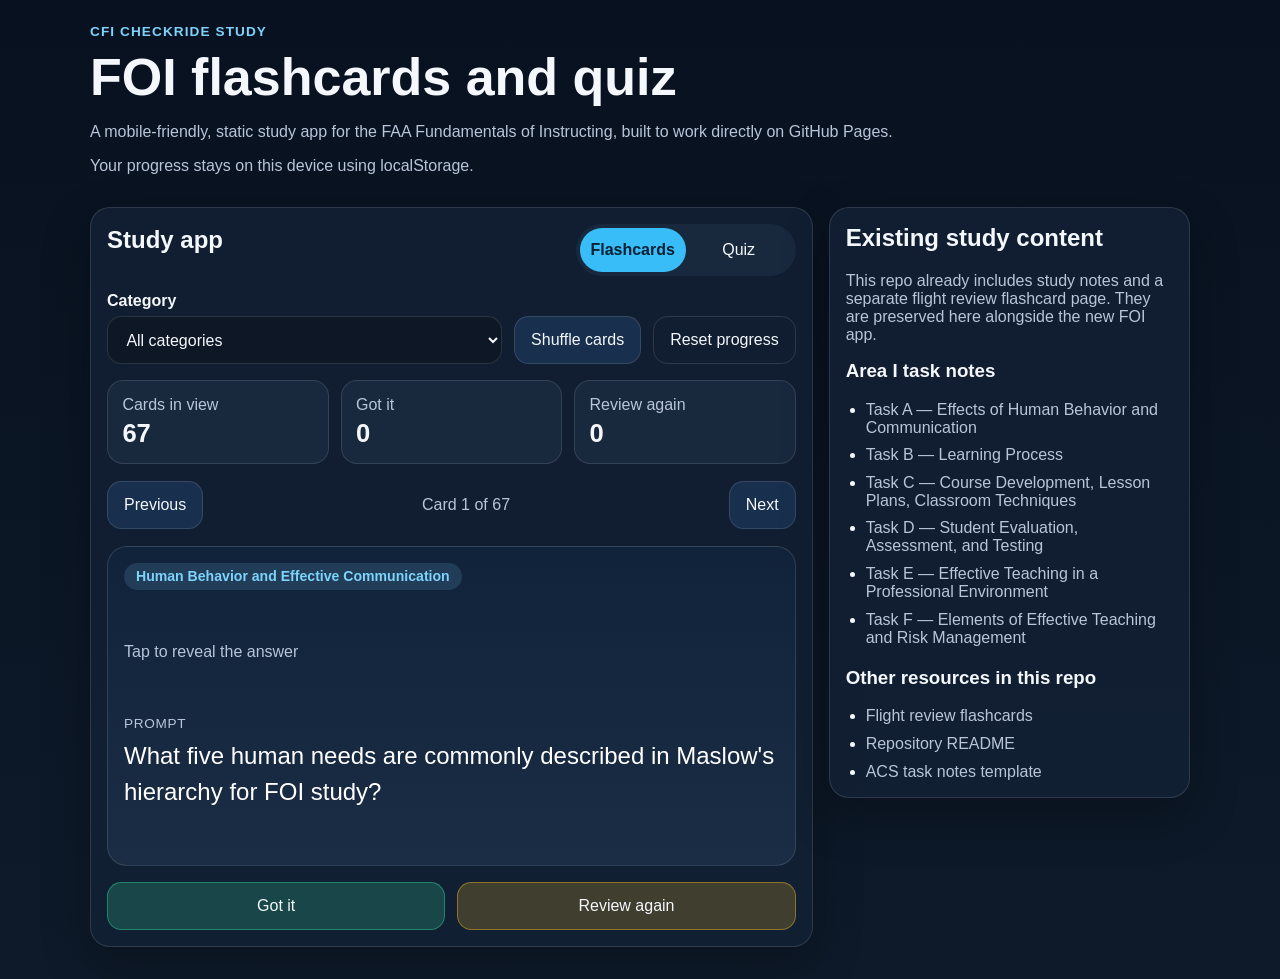
==== index.html @ bb9135f1 "Add static FOI study app" ====
<!DOCTYPE html>
<html lang="en">
<head>
  <meta charset="UTF-8">
  <meta name="viewport" content="width=device-width, initial-scale=1.0">
  <title>CFI Checkride FOI Study App</title>
  <link rel="stylesheet" href="app.css">
  <script defer src="app.js"></script>
</head>
<body>
  <header class="hero">
    <div class="hero__content">
      <p class="eyebrow">CFI Checkride Study</p>
      <h1>FOI flashcards and quiz</h1>
      <p class="hero__text">A mobile-friendly, static study app for the FAA Fundamentals of Instructing, built to work directly on GitHub Pages.</p>
      <p class="hero__subtext">Your progress stays on this device using localStorage.</p>
    </div>
  </header>

  <main class="layout">
    <section class="panel panel--study">
      <div class="panel__header">
        <h2>Study app</h2>
        <div class="mode-switch" role="tablist" aria-label="Study mode">
          <button id="flashcardsTab" class="mode-switch__button is-active" type="button" role="tab" aria-selected="true">Flashcards</button>
          <button id="quizTab" class="mode-switch__button" type="button" role="tab" aria-selected="false">Quiz</button>
        </div>
      </div>

      <div class="controls">
        <label class="field">
          <span>Category</span>
          <select id="categorySelect"></select>
        </label>
        <button id="shuffleButton" class="button button--secondary" type="button">Shuffle cards</button>
        <button id="resetProgressButton" class="button button--ghost" type="button">Reset progress</button>
      </div>

      <div class="progress-grid" aria-live="polite">
        <article class="stat-card">
          <span class="stat-card__label">Cards in view</span>
          <strong id="cardsInView">0</strong>
        </article>
        <article class="stat-card">
          <span class="stat-card__label">Got it</span>
          <strong id="gotItCount">0</strong>
        </article>
        <article class="stat-card">
          <span class="stat-card__label">Review again</span>
          <strong id="reviewAgainCount">0</strong>
        </article>
      </div>

      <section id="flashcardsPanel" class="study-panel" aria-labelledby="flashcardsTab">
        <div class="deck-toolbar">
          <button id="prevCardButton" class="button button--secondary" type="button">Previous</button>
          <p id="cardPosition" class="deck-toolbar__position">Card 0 of 0</p>
          <button id="nextCardButton" class="button button--secondary" type="button">Next</button>
        </div>

        <button id="flashcard" class="flashcard" type="button" aria-live="polite">
          <span class="flashcard__badge" id="flashcardCategory">Category</span>
          <span class="flashcard__hint" id="flashcardHint">Tap to reveal the answer</span>
          <span class="flashcard__face flashcard__face--front">
            <span class="flashcard__label">Prompt</span>
            <span id="flashcardPrompt" class="flashcard__text"></span>
          </span>
          <span class="flashcard__face flashcard__face--back">
            <span class="flashcard__label">Answer</span>
            <span id="flashcardAnswer" class="flashcard__text"></span>
            <span id="flashcardReference" class="flashcard__reference"></span>
          </span>
        </button>

        <div class="rating-row">
          <button id="gotItButton" class="button button--success" type="button">Got it</button>
          <button id="reviewAgainButton" class="button button--warning" type="button">Review again</button>
        </div>
      </section>

      <section id="quizPanel" class="study-panel is-hidden" aria-labelledby="quizTab">
        <div class="quiz-toolbar">
          <p class="quiz-toolbar__note">Quiz questions use the same FOI card content as the flashcards.</p>
          <button id="startQuizButton" class="button button--secondary" type="button">Start quiz</button>
        </div>

        <article class="quiz-card">
          <p id="quizStatus" class="quiz-card__status">Select a category and start the quiz.</p>
          <h3 id="quizPrompt" class="quiz-card__prompt">Ready to test yourself?</h3>
          <div id="quizChoices" class="quiz-choices"></div>
          <p id="quizFeedback" class="quiz-card__feedback" aria-live="polite"></p>
          <button id="nextQuestionButton" class="button button--secondary is-hidden" type="button">Next question</button>
        </article>

        <article id="quizSummary" class="summary-card is-hidden" aria-live="polite"></article>
      </section>
    </section>

    <section class="panel panel--resources">
      <h2>Existing study content</h2>
      <p>This repo already includes study notes and a separate flight review flashcard page. They are preserved here alongside the new FOI app.</p>

      <div class="resource-group">
        <h3>Area I task notes</h3>
        <ul class="resource-list">
          <li><a href="Task-A-Effects-of-Human-Behavior-and-Communication.md">Task A — Effects of Human Behavior and Communication</a></li>
          <li><a href="Task-B-Learning-Process.md">Task B — Learning Process</a></li>
          <li><a href="Task-C-Course-Development-Lesson-Plans-Classroom-Techniques.md">Task C — Course Development, Lesson Plans, Classroom Techniques</a></li>
          <li><a href="Task-D-Student-Evaluation-Assessment-Testing.md">Task D — Student Evaluation, Assessment, and Testing</a></li>
          <li><a href="Task-E-Effective-Teaching-in-Professional-Environment.md">Task E — Effective Teaching in a Professional Environment</a></li>
          <li><a href="Task-F-Elements-of-Effective-Teaching-Risk-Management.md">Task F — Elements of Effective Teaching and Risk Management</a></li>
        </ul>
      </div>

      <div class="resource-group">
        <h3>Other resources in this repo</h3>
        <ul class="resource-list">
          <li><a href="flight-review-flashcards.html">Flight review flashcards</a></li>
          <li><a href="README.md">Repository README</a></li>
          <li><a href="ACS-Task-Notes-Template.md">ACS task notes template</a></li>
        </ul>
      </div>
    </section>
  </main>
</body>
</html>
---- app.css ----
:root {
  color-scheme: dark;
  --bg: #08111f;
  --panel: #122033;
  --panel-alt: #18283d;
  --text: #f4f7fb;
  --muted: #b8c5d9;
  --accent: #7dd3fc;
  --accent-strong: #38bdf8;
  --success: #34d399;
  --warning: #fbbf24;
  --border: rgba(255, 255, 255, 0.12);
  --shadow: 0 18px 48px rgba(0, 0, 0, 0.28);
  font-family: Arial, Helvetica, sans-serif;
}

* {
  box-sizing: border-box;
}

body {
  margin: 0;
  background: linear-gradient(180deg, #08111f 0%, #0e1a2a 100%);
  color: var(--text);
}

button,
select {
  font: inherit;
}

button {
  cursor: pointer;
}

button:focus-visible,
a:focus-visible,
select:focus-visible {
  outline: 3px solid var(--accent);
  outline-offset: 2px;
}

.hero {
  padding: 1.5rem 1rem 1rem;
}

.hero__content,
.layout {
  width: min(1100px, calc(100% - 2rem));
  margin: 0 auto;
}

.eyebrow {
  margin: 0 0 0.5rem;
  text-transform: uppercase;
  letter-spacing: 0.08em;
  color: var(--accent);
  font-size: 0.85rem;
  font-weight: 700;
}

.hero h1 {
  margin: 0;
  font-size: clamp(2rem, 7vw, 3.25rem);
}

.hero__text,
.hero__subtext,
.panel p,
.quiz-card__feedback,
.deck-toolbar__position,
.quiz-toolbar__note,
.resource-list a,
.stat-card__label,
.flashcard__hint,
.flashcard__reference,
.flashcard__label,
.quiz-card__status {
  color: var(--muted);
}

.layout {
  display: grid;
  gap: 1rem;
  padding-bottom: 2rem;
}

.panel {
  background: rgba(18, 32, 51, 0.96);
  border: 1px solid var(--border);
  border-radius: 1.25rem;
  box-shadow: var(--shadow);
  padding: 1rem;
}

.panel__header,
.controls,
.deck-toolbar,
.rating-row,
.quiz-toolbar {
  display: flex;
  gap: 0.75rem;
  align-items: center;
}

.panel__header,
.quiz-toolbar {
  justify-content: space-between;
}

.panel__header {
  align-items: flex-start;
  flex-direction: column;
}

.panel__header h2,
.panel h2,
.panel h3 {
  margin-top: 0;
}

.mode-switch {
  display: inline-flex;
  width: 100%;
  background: var(--panel-alt);
  padding: 0.25rem;
  border-radius: 999px;
}

.mode-switch__button {
  flex: 1;
  border: 0;
  border-radius: 999px;
  background: transparent;
  color: var(--text);
  min-height: 2.75rem;
}

.mode-switch__button.is-active {
  background: var(--accent-strong);
  color: #062033;
  font-weight: 700;
}

.controls {
  flex-direction: column;
  align-items: stretch;
  margin: 1rem 0;
}

.field {
  display: grid;
  gap: 0.4rem;
}

.field span {
  font-weight: 700;
}

select,
.button {
  min-height: 3rem;
  border-radius: 0.9rem;
  border: 1px solid var(--border);
}

select {
  background: #0d1726;
  color: var(--text);
  padding: 0 0.9rem;
}

.button {
  padding: 0.75rem 1rem;
  background: #102035;
  color: var(--text);
}

.button--secondary {
  background: #18304d;
}

.button--success {
  background: rgba(52, 211, 153, 0.22);
  border-color: rgba(52, 211, 153, 0.45);
}

.button--warning {
  background: rgba(251, 191, 36, 0.2);
  border-color: rgba(251, 191, 36, 0.42);
}

.button--ghost {
  background: transparent;
}

.progress-grid {
  display: grid;
  grid-template-columns: repeat(3, minmax(0, 1fr));
  gap: 0.75rem;
}

.stat-card,
.summary-card {
  background: var(--panel-alt);
  border-radius: 1rem;
  padding: 0.9rem;
  border: 1px solid var(--border);
}

.stat-card strong {
  display: block;
  margin-top: 0.35rem;
  font-size: 1.6rem;
}

.study-panel {
  margin-top: 1rem;
}

.deck-toolbar {
  justify-content: space-between;
  flex-wrap: wrap;
}

.flashcard {
  position: relative;
  display: grid;
  gap: 0.9rem;
  width: 100%;
  min-height: 20rem;
  margin: 1rem 0;
  border: 1px solid var(--border);
  border-radius: 1.25rem;
  padding: 1rem;
  background: linear-gradient(180deg, #11233a 0%, #1a2d45 100%);
  text-align: left;
}

.flashcard.is-flipped .flashcard__face--front {
  display: none;
}

.flashcard:not(.is-flipped) .flashcard__face--back {
  display: none;
}

.flashcard__badge {
  display: inline-flex;
  align-items: center;
  width: fit-content;
  max-width: 100%;
  padding: 0.35rem 0.75rem;
  border-radius: 999px;
  background: rgba(125, 211, 252, 0.14);
  color: var(--accent);
  font-size: 0.88rem;
  font-weight: 700;
}

.flashcard__label {
  font-size: 0.85rem;
  text-transform: uppercase;
  letter-spacing: 0.05em;
}

.flashcard__text {
  display: block;
  margin-top: 0.4rem;
  font-size: clamp(1.15rem, 4vw, 1.5rem);
  line-height: 1.5;
}

.flashcard__reference {
  display: inline-block;
  margin-top: 1rem;
  font-size: 0.95rem;
}

.rating-row {
  display: grid;
  grid-template-columns: repeat(2, minmax(0, 1fr));
}

.quiz-card {
  margin-top: 1rem;
  background: var(--panel-alt);
  border-radius: 1.1rem;
  border: 1px solid var(--border);
  padding: 1rem;
}

.quiz-card__prompt {
  margin-bottom: 1rem;
  font-size: 1.35rem;
  line-height: 1.4;
}

.quiz-choices {
  display: grid;
  gap: 0.75rem;
}

.quiz-choice {
  width: 100%;
  text-align: left;
  min-height: 3.25rem;
  padding: 0.9rem 1rem;
  border-radius: 1rem;
  border: 1px solid var(--border);
  background: #102035;
  color: var(--text);
}

.quiz-choice.is-correct {
  border-color: rgba(52, 211, 153, 0.85);
  background: rgba(52, 211, 153, 0.18);
}

.quiz-choice.is-incorrect {
  border-color: rgba(248, 113, 113, 0.8);
  background: rgba(248, 113, 113, 0.18);
}

.resource-list {
  margin: 0;
  padding-left: 1.25rem;
  display: grid;
  gap: 0.6rem;
}

.resource-list a {
  text-decoration: none;
}

.resource-list a:hover {
  color: var(--text);
}

.resource-group + .resource-group {
  margin-top: 1.25rem;
}

.is-hidden {
  display: none;
}

@media (min-width: 760px) {
  .layout {
    grid-template-columns: minmax(0, 2fr) minmax(280px, 1fr);
    align-items: start;
  }

  .panel__header {
    flex-direction: row;
    justify-content: space-between;
    align-items: center;
  }

  .mode-switch {
    width: auto;
    min-width: 220px;
  }

  .controls {
    grid-template-columns: minmax(220px, 1fr) auto auto;
    display: grid;
    align-items: end;
  }

  .quiz-toolbar,
  .deck-toolbar {
    flex-wrap: nowrap;
  }
}
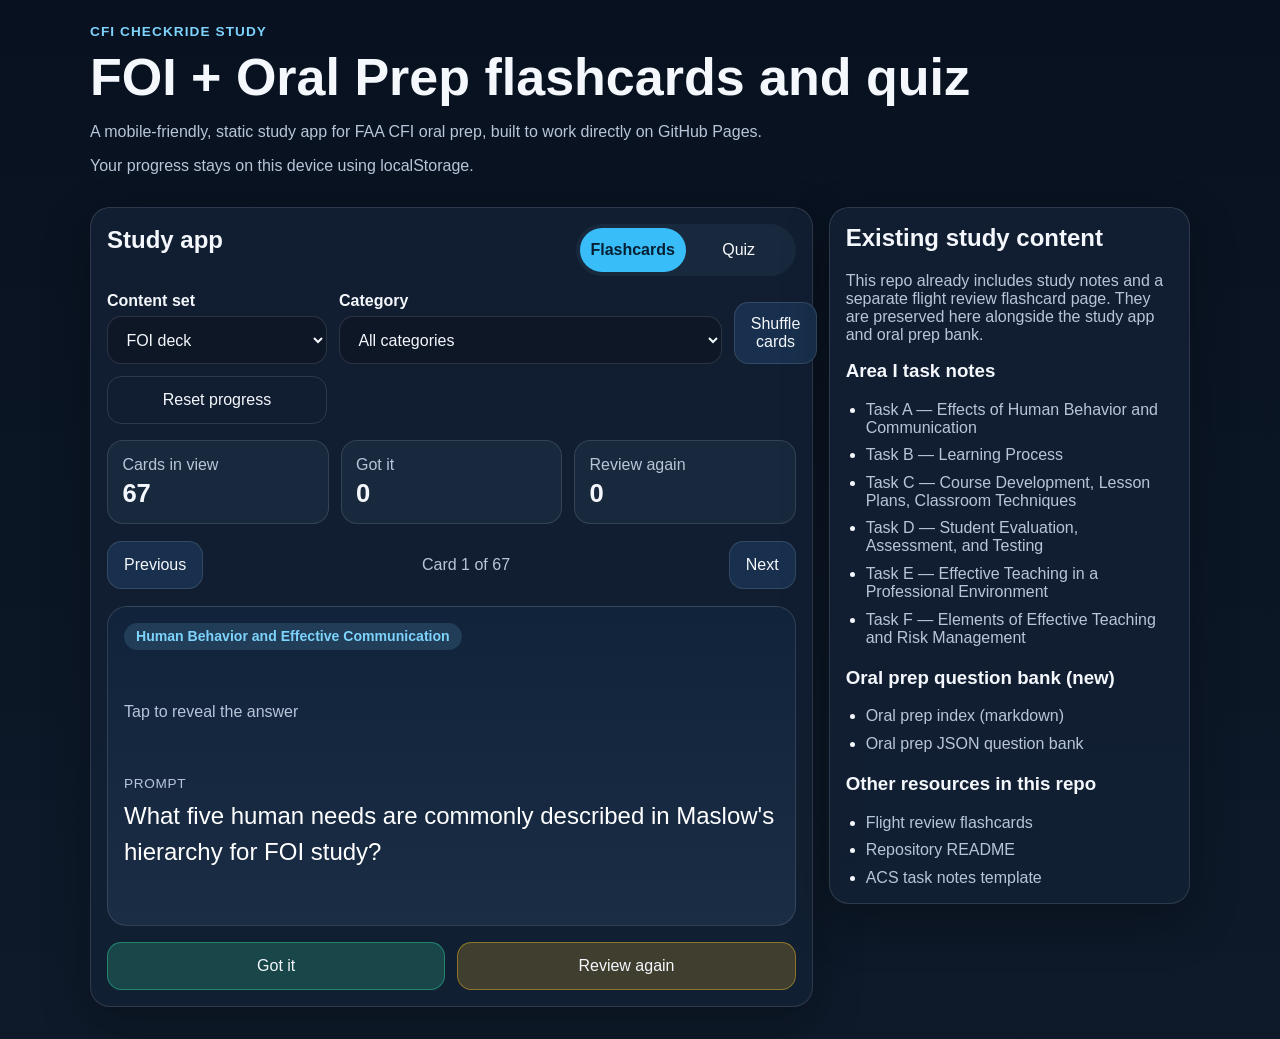
==== commit f1d26ced: "Add ACS-aligned oral prep bank and deck selector" ====
--- a/index.html
+++ b/index.html
@@ -3,7 +3,7 @@
 <head>
   <meta charset="UTF-8">
   <meta name="viewport" content="width=device-width, initial-scale=1.0">
-  <title>CFI Checkride FOI Study App</title>
+  <title>CFI Checkride Study App</title>
   <link rel="stylesheet" href="app.css">
   <script defer src="app.js"></script>
 </head>
@@ -11,8 +11,8 @@
   <header class="hero">
     <div class="hero__content">
       <p class="eyebrow">CFI Checkride Study</p>
-      <h1>FOI flashcards and quiz</h1>
-      <p class="hero__text">A mobile-friendly, static study app for the FAA Fundamentals of Instructing, built to work directly on GitHub Pages.</p>
+      <h1>FOI + Oral Prep flashcards and quiz</h1>
+      <p class="hero__text">A mobile-friendly, static study app for FAA CFI oral prep, built to work directly on GitHub Pages.</p>
       <p class="hero__subtext">Your progress stays on this device using localStorage.</p>
     </div>
   </header>
@@ -28,6 +28,13 @@
       </div>
 
       <div class="controls">
+        <label class="field">
+          <span>Content set</span>
+          <select id="contentSetSelect">
+            <option value="foi">FOI deck</option>
+            <option value="oral-prep">Oral Prep deck</option>
+          </select>
+        </label>
         <label class="field">
           <span>Category</span>
           <select id="categorySelect"></select>
@@ -80,7 +87,7 @@
 
       <section id="quizPanel" class="study-panel is-hidden" aria-labelledby="quizTab">
         <div class="quiz-toolbar">
-          <p class="quiz-toolbar__note">Quiz questions use the same FOI card content as the flashcards.</p>
+          <p id="quizSourceNote" class="quiz-toolbar__note">Quiz questions use the selected card deck.</p>
           <button id="startQuizButton" class="button button--secondary" type="button">Start quiz</button>
         </div>
 
@@ -98,7 +105,7 @@
 
     <section class="panel panel--resources">
       <h2>Existing study content</h2>
-      <p>This repo already includes study notes and a separate flight review flashcard page. They are preserved here alongside the new FOI app.</p>
+      <p>This repo already includes study notes and a separate flight review flashcard page. They are preserved here alongside the study app and oral prep bank.</p>
 
       <div class="resource-group">
         <h3>Area I task notes</h3>
@@ -109,6 +116,14 @@
           <li><a href="Task-D-Student-Evaluation-Assessment-Testing.md">Task D — Student Evaluation, Assessment, and Testing</a></li>
           <li><a href="Task-E-Effective-Teaching-in-Professional-Environment.md">Task E — Effective Teaching in a Professional Environment</a></li>
           <li><a href="Task-F-Elements-of-Effective-Teaching-Risk-Management.md">Task F — Elements of Effective Teaching and Risk Management</a></li>
+        </ul>
+      </div>
+
+      <div class="resource-group">
+        <h3>Oral prep question bank (new)</h3>
+        <ul class="resource-list">
+          <li><a href="oral-prep/README.md">Oral prep index (markdown)</a></li>
+          <li><a href="data/oral-prep.json">Oral prep JSON question bank</a></li>
         </ul>
       </div>
 
